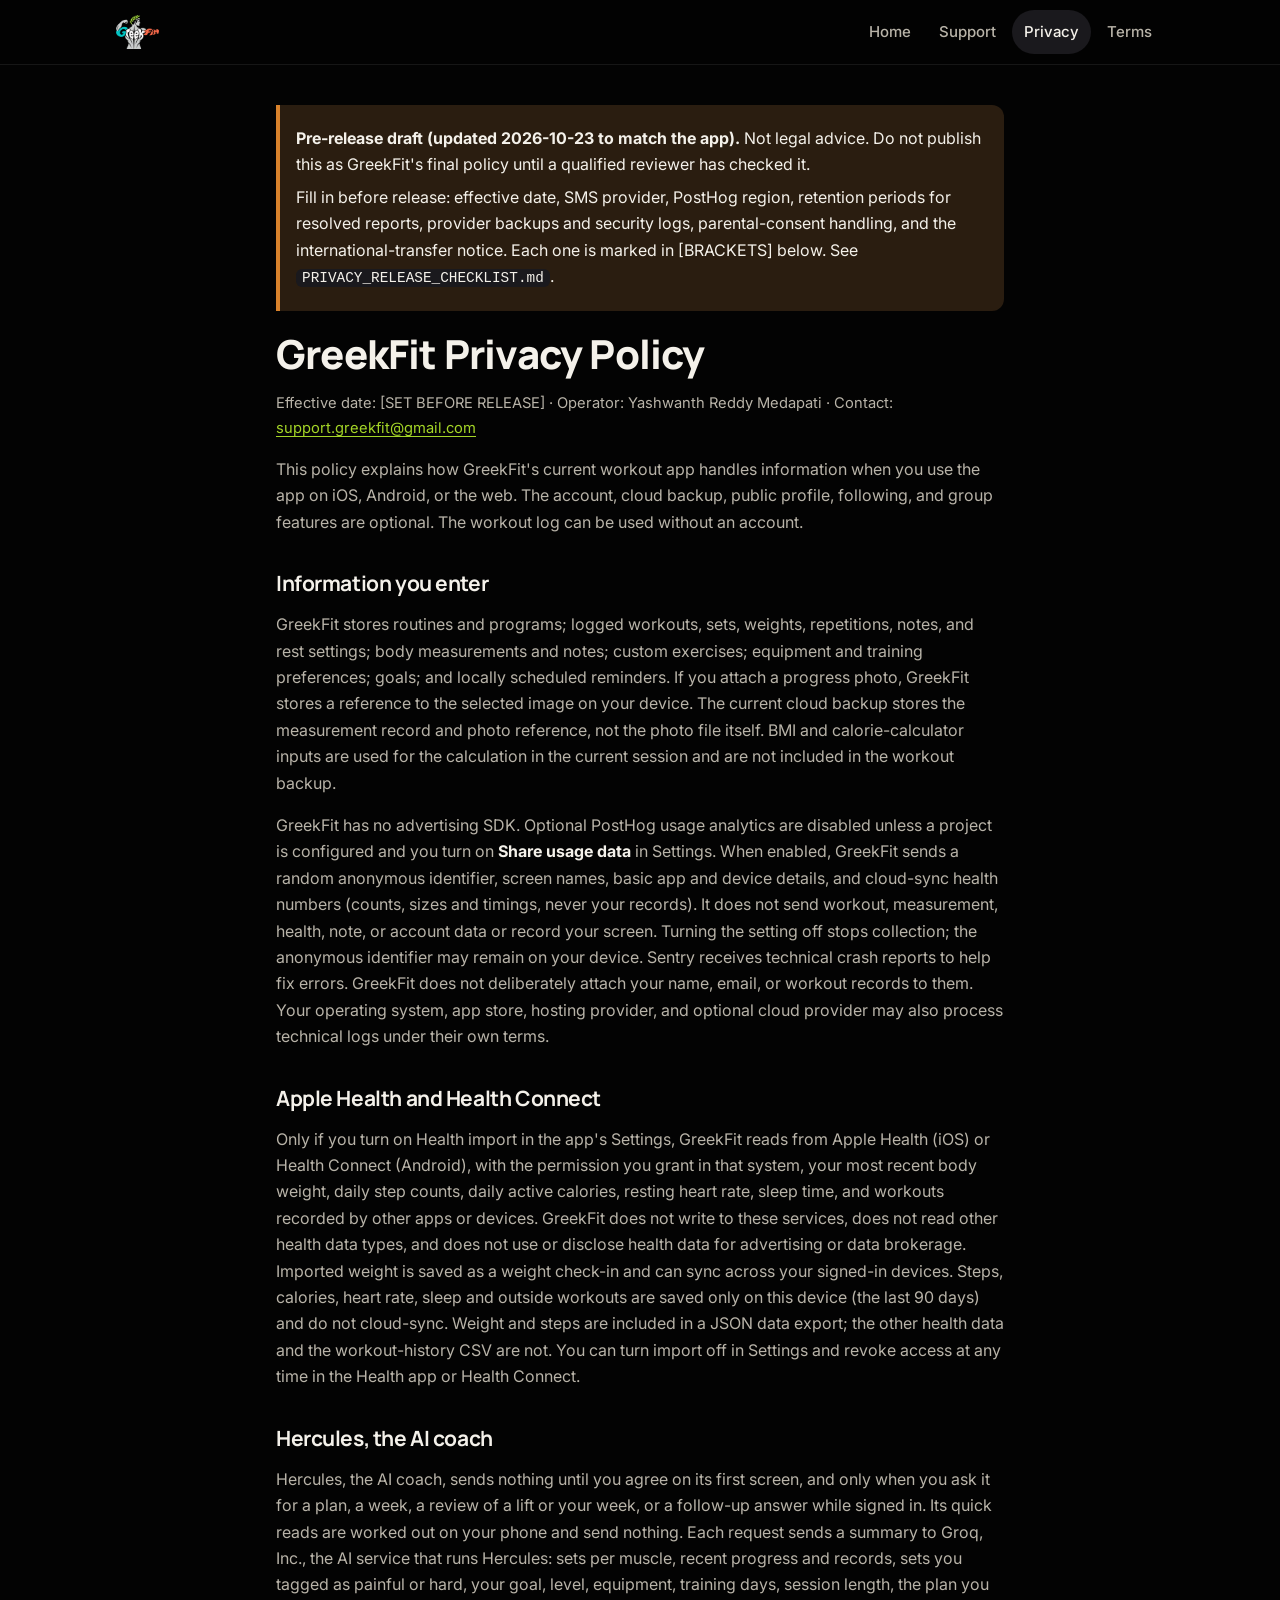
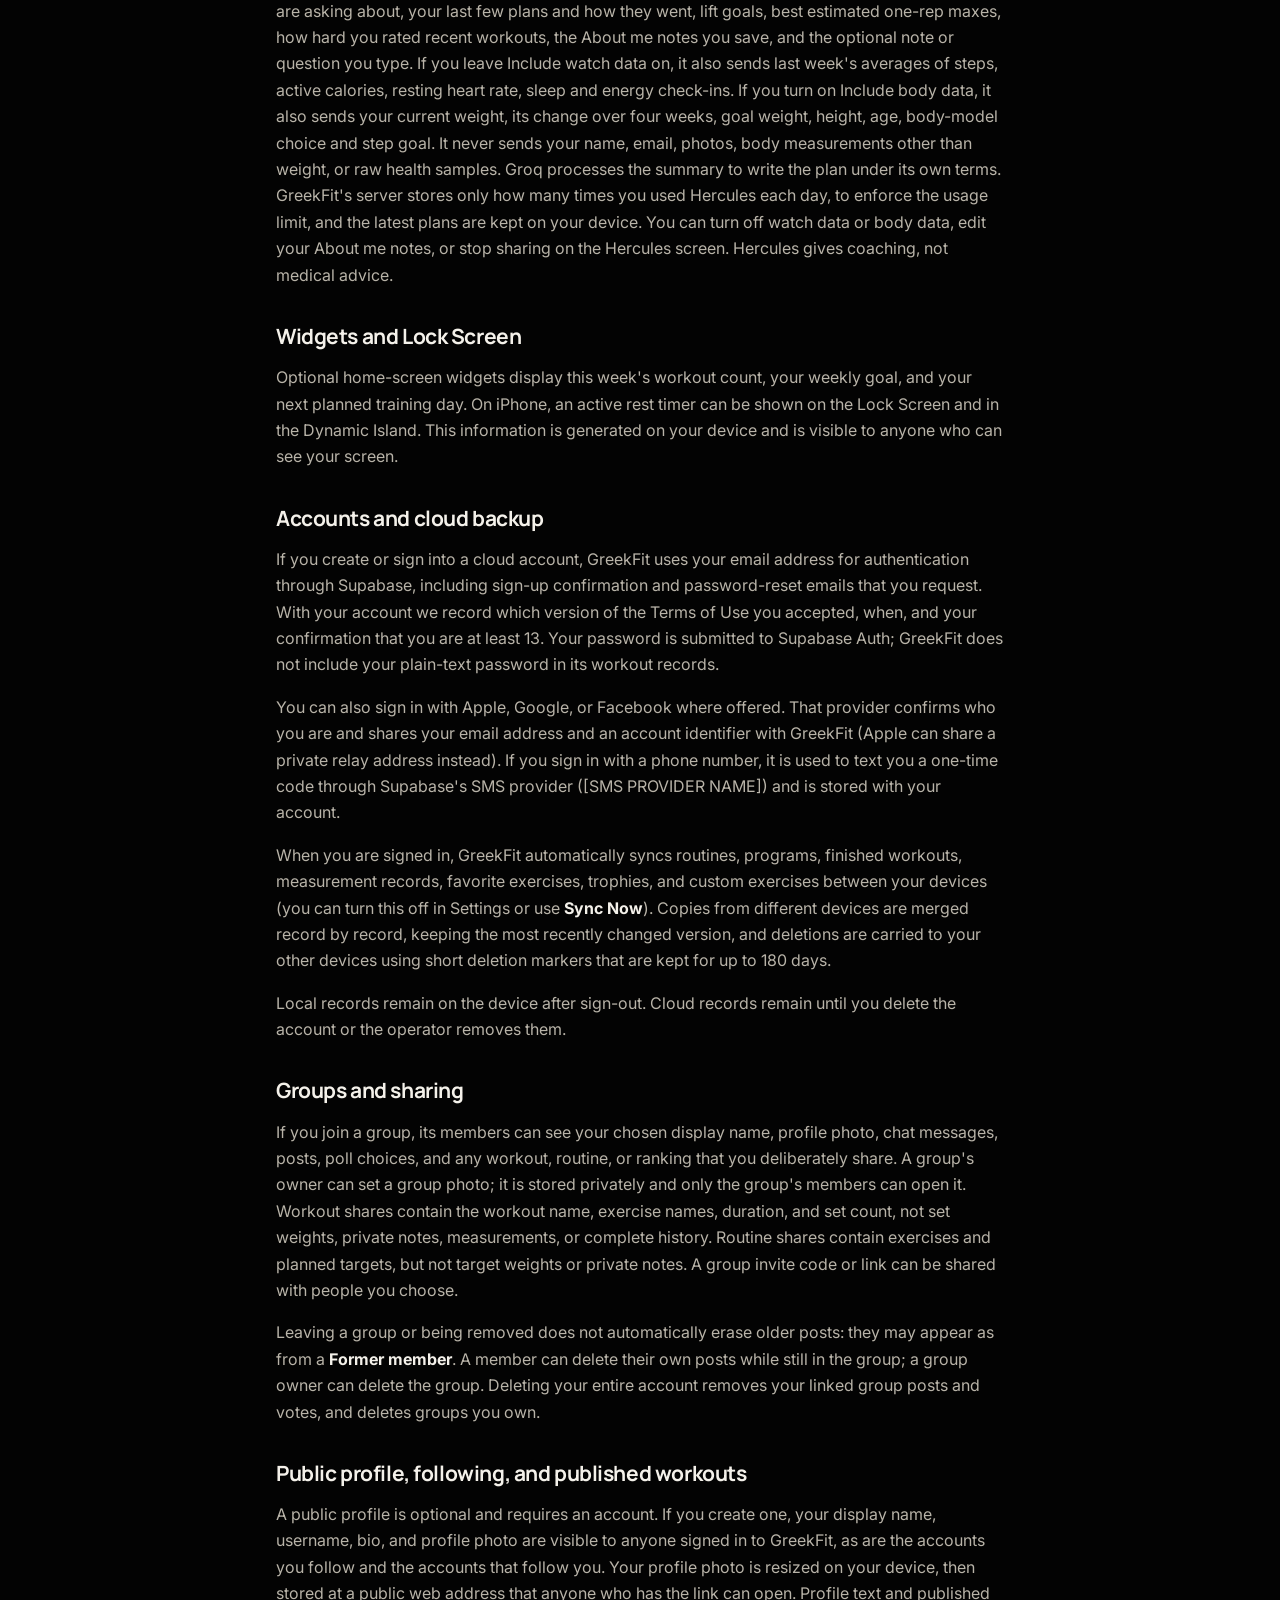
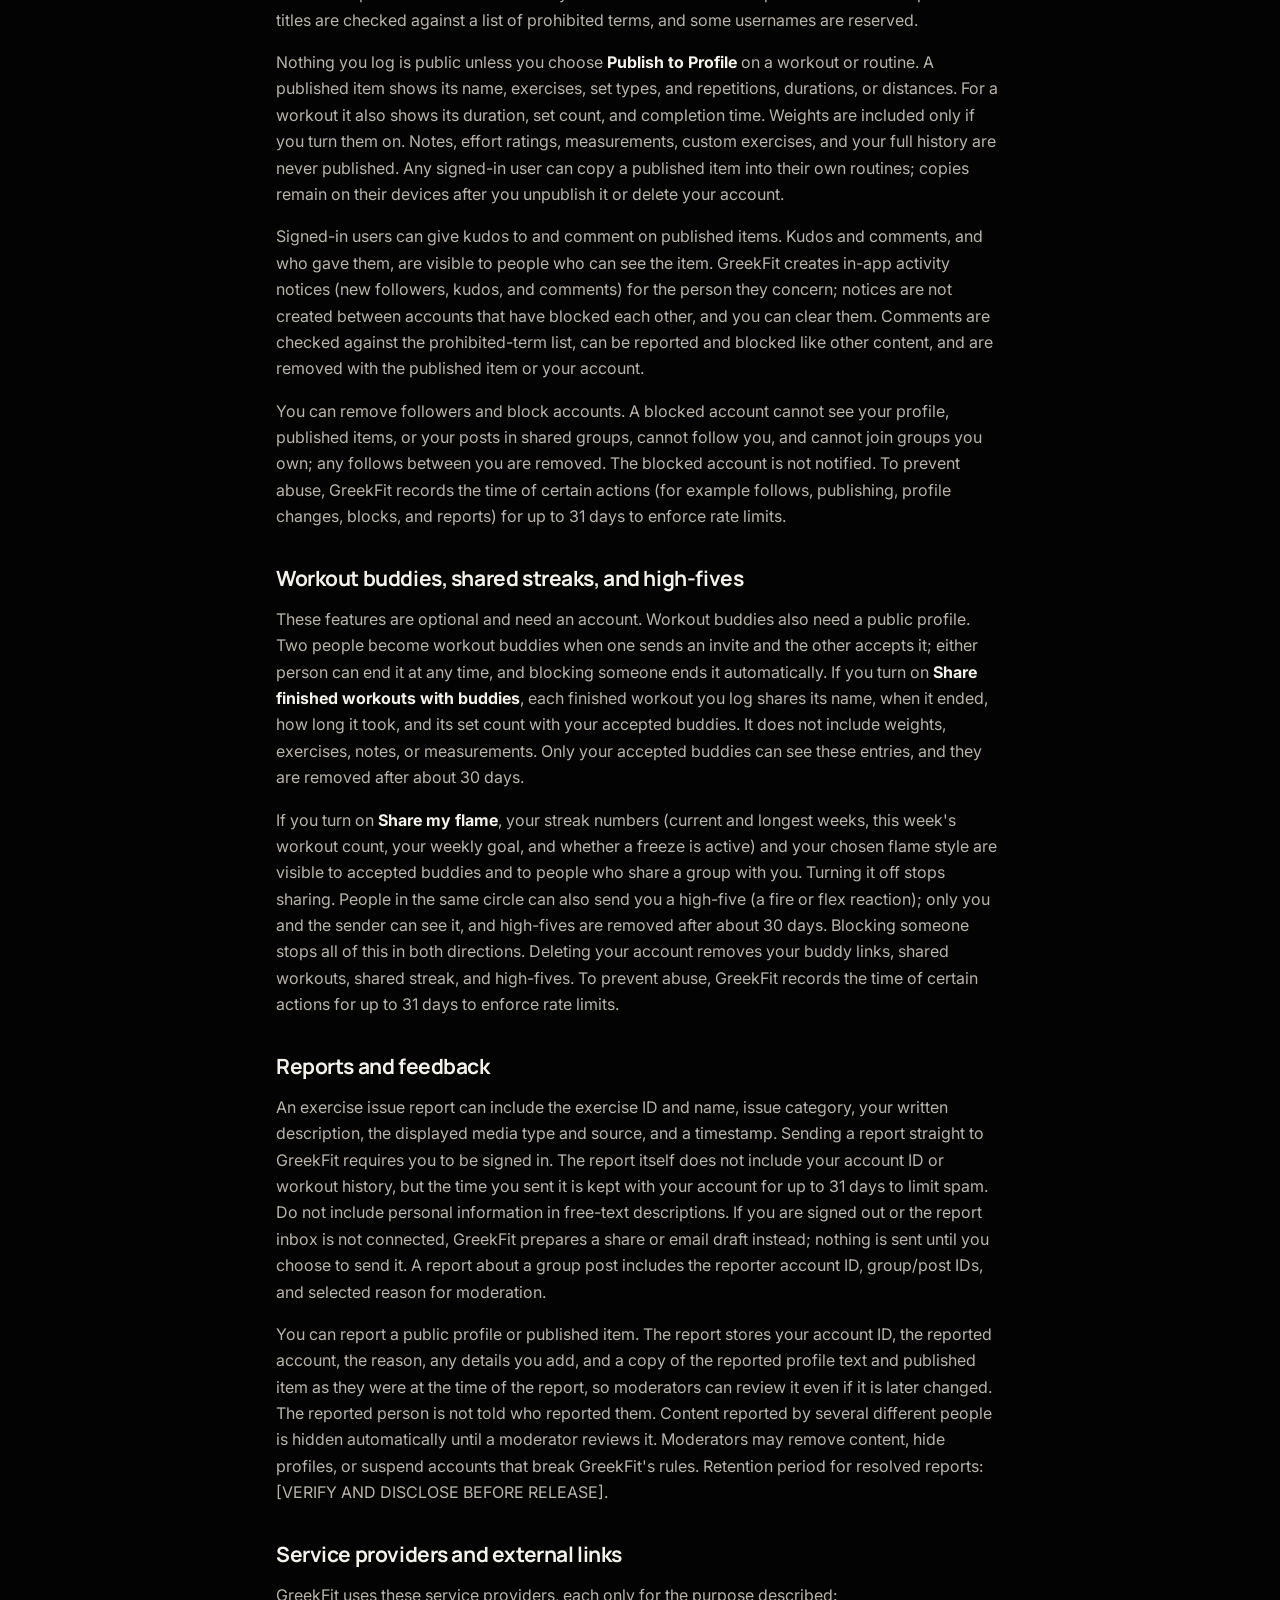
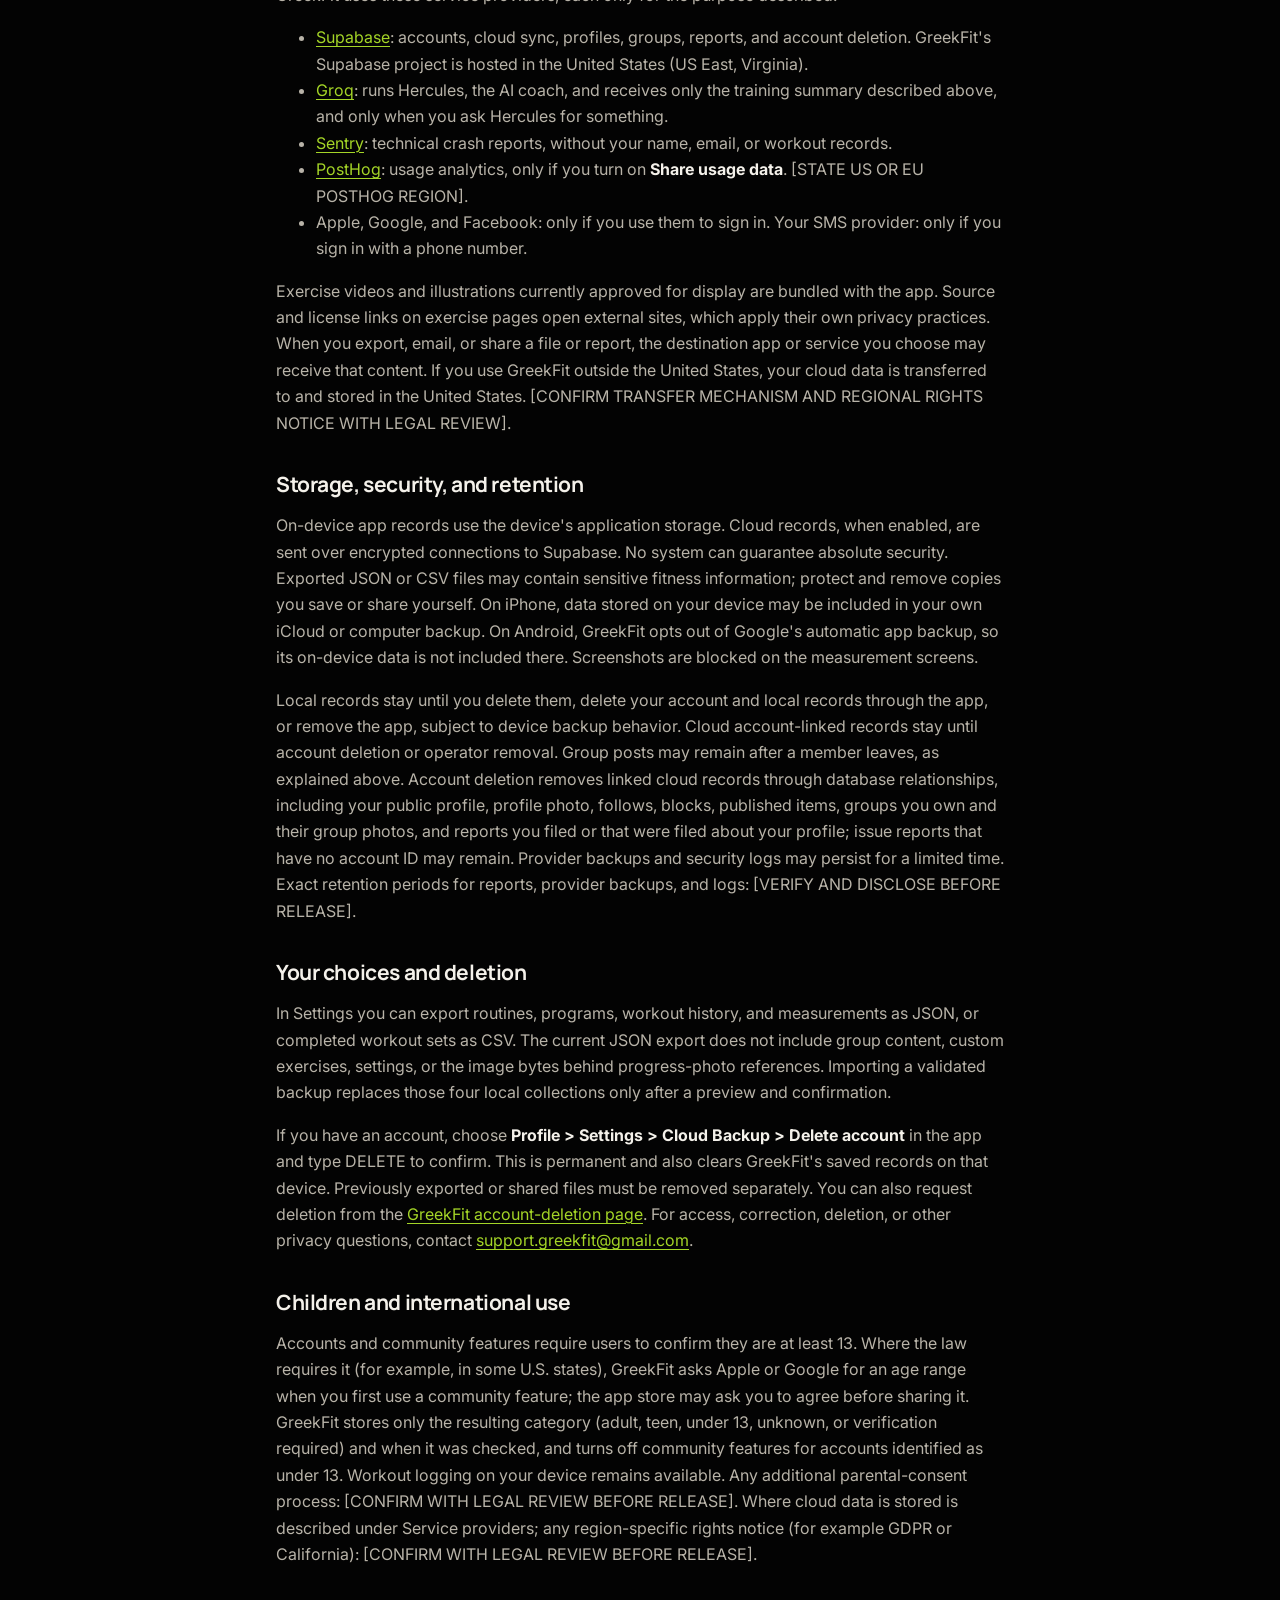
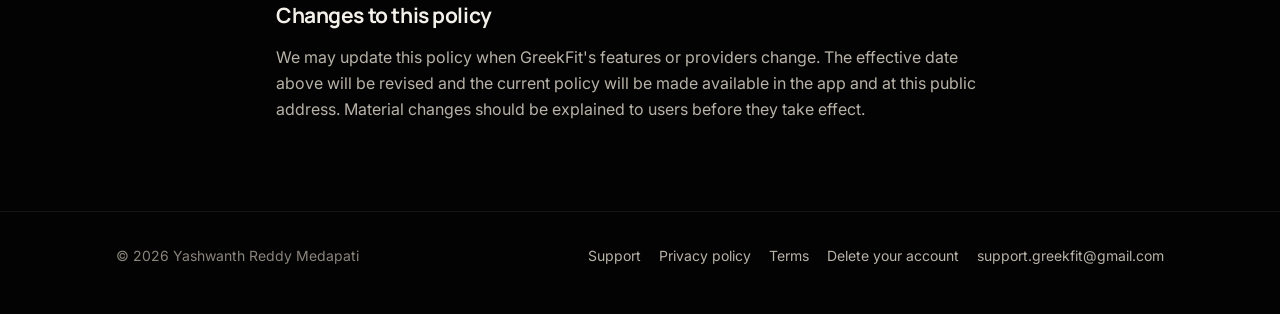
==== privacy-policy.html @ 01b486a8 "GreekFit website: home, support, privacy policy, terms, account deletion" ====
<!doctype html>
<html lang="en">
<head>
  <meta charset="utf-8">
  <meta name="viewport" content="width=device-width, initial-scale=1">
  <meta name="robots" content="noindex">
  <title>GreekFit Privacy Policy - Draft</title>
  <meta name="theme-color" content="#030303">
  <link rel="icon" type="image/png" href="images/favicon.png">
  <link rel="apple-touch-icon" href="images/apple-touch-icon.png">
  <link rel="preconnect" href="https://fonts.googleapis.com">
  <link rel="preconnect" href="https://fonts.gstatic.com" crossorigin>
  <link rel="stylesheet" href="https://fonts.googleapis.com/css2?family=Inter:wght@400;500;600;700&family=Manrope:wght@700;800&display=swap">
  <link rel="stylesheet" href="site.css">
</head>
<body>
<header class="site-header">
  <div class="wrap">
    <a class="brand" href="./"><img src="images/logo-mark.webp" alt="GreekFit home" width="43" height="34"></a>
    <nav class="nav" aria-label="Site">
      <a href="./">Home</a>
      <a href="support.html">Support</a>
      <a href="privacy-policy.html" aria-current="page">Privacy</a>
      <a href="terms.html">Terms</a>
    </nav>
  </div>
</header>
<main class="legal">
  <div class="wrap reading">
  <div class="notice">
    <p><strong>Pre-release draft (updated 2026-10-23 to match the app).</strong> Not legal advice. Do not publish this as GreekFit's final policy until a qualified reviewer has checked it.</p>
    <p>Fill in before release: effective date, SMS provider, PostHog region, retention periods for resolved reports, provider backups and security logs, parental-consent handling, and the international-transfer notice. Each one is marked in [BRACKETS] below. See <code>PRIVACY_RELEASE_CHECKLIST.md</code>.</p>
  </div>
  <h1>GreekFit Privacy Policy</h1>
  <p class="meta">Effective date: [SET BEFORE RELEASE] &middot; Operator: Yashwanth Reddy Medapati &middot; Contact: <a href="mailto:support.greekfit@gmail.com">support.greekfit@gmail.com</a></p>
  <p>This policy explains how GreekFit's current workout app handles information when you use the app on iOS, Android, or the web. The account, cloud backup, public profile, following, and group features are optional. The workout log can be used without an account.</p>

  <h2>Information you enter</h2>
  <p>GreekFit stores routines and programs; logged workouts, sets, weights, repetitions, notes, and rest settings; body measurements and notes; custom exercises; equipment and training preferences; goals; and locally scheduled reminders. If you attach a progress photo, GreekFit stores a reference to the selected image on your device. The current cloud backup stores the measurement record and photo reference, not the photo file itself. BMI and calorie-calculator inputs are used for the calculation in the current session and are not included in the workout backup.</p>
  <p>GreekFit has no advertising SDK. Optional PostHog usage analytics are disabled unless a project is configured and you turn on <strong>Share usage data</strong> in Settings. When enabled, GreekFit sends a random anonymous identifier, screen names, basic app and device details, and cloud-sync health numbers (counts, sizes and timings, never your records). It does not send workout, measurement, health, note, or account data or record your screen. Turning the setting off stops collection; the anonymous identifier may remain on your device. Sentry receives technical crash reports to help fix errors. GreekFit does not deliberately attach your name, email, or workout records to them. Your operating system, app store, hosting provider, and optional cloud provider may also process technical logs under their own terms.</p>

  <h2>Apple Health and Health Connect</h2>
  <p>Only if you turn on Health import in the app's Settings, GreekFit reads from Apple Health (iOS) or Health Connect (Android), with the permission you grant in that system, your most recent body weight, daily step counts, daily active calories, resting heart rate, sleep time, and workouts recorded by other apps or devices. GreekFit does not write to these services, does not read other health data types, and does not use or disclose health data for advertising or data brokerage. Imported weight is saved as a weight check-in and can sync across your signed-in devices. Steps, calories, heart rate, sleep and outside workouts are saved only on this device (the last 90 days) and do not cloud-sync. Weight and steps are included in a JSON data export; the other health data and the workout-history CSV are not. You can turn import off in Settings and revoke access at any time in the Health app or Health Connect.</p>

  <h2>Hercules, the AI coach</h2>
  <p>Hercules, the AI coach, sends nothing until you agree on its first screen, and only when you ask it for a plan, a week, a review of a lift or your week, or a follow-up answer while signed in. Its quick reads are worked out on your phone and send nothing. Each request sends a summary to Groq, Inc., the AI service that runs Hercules: sets per muscle, recent progress and records, sets you tagged as painful or hard, your goal, level, equipment, training days, session length, the plan you are asking about, your last few plans and how they went, lift goals, best estimated one-rep maxes, how hard you rated recent workouts, the About me notes you save, and the optional note or question you type. If you leave Include watch data on, it also sends last week's averages of steps, active calories, resting heart rate, sleep and energy check-ins. If you turn on Include body data, it also sends your current weight, its change over four weeks, goal weight, height, age, body-model choice and step goal. It never sends your name, email, photos, body measurements other than weight, or raw health samples. Groq processes the summary to write the plan under its own terms. GreekFit's server stores only how many times you used Hercules each day, to enforce the usage limit, and the latest plans are kept on your device. You can turn off watch data or body data, edit your About me notes, or stop sharing on the Hercules screen. Hercules gives coaching, not medical advice.</p>

  <h2>Widgets and Lock Screen</h2>
  <p>Optional home-screen widgets display this week's workout count, your weekly goal, and your next planned training day. On iPhone, an active rest timer can be shown on the Lock Screen and in the Dynamic Island. This information is generated on your device and is visible to anyone who can see your screen.</p>

  <h2>Accounts and cloud backup</h2>
  <p>If you create or sign into a cloud account, GreekFit uses your email address for authentication through Supabase, including sign-up confirmation and password-reset emails that you request. With your account we record which version of the Terms of Use you accepted, when, and your confirmation that you are at least 13. Your password is submitted to Supabase Auth; GreekFit does not include your plain-text password in its workout records.</p>
  <p>You can also sign in with Apple, Google, or Facebook where offered. That provider confirms who you are and shares your email address and an account identifier with GreekFit (Apple can share a private relay address instead). If you sign in with a phone number, it is used to text you a one-time code through Supabase's SMS provider ([SMS PROVIDER NAME]) and is stored with your account.</p>
  <p>When you are signed in, GreekFit automatically syncs routines, programs, finished workouts, measurement records, favorite exercises, trophies, and custom exercises between your devices (you can turn this off in Settings or use <strong>Sync Now</strong>). Copies from different devices are merged record by record, keeping the most recently changed version, and deletions are carried to your other devices using short deletion markers that are kept for up to 180 days.</p>
  <p>Local records remain on the device after sign-out. Cloud records remain until you delete the account or the operator removes them.</p>

  <h2>Groups and sharing</h2>
  <p>If you join a group, its members can see your chosen display name, profile photo, chat messages, posts, poll choices, and any workout, routine, or ranking that you deliberately share. A group's owner can set a group photo; it is stored privately and only the group's members can open it. Workout shares contain the workout name, exercise names, duration, and set count, not set weights, private notes, measurements, or complete history. Routine shares contain exercises and planned targets, but not target weights or private notes. A group invite code or link can be shared with people you choose.</p>
  <p>Leaving a group or being removed does not automatically erase older posts: they may appear as from a <strong>Former member</strong>. A member can delete their own posts while still in the group; a group owner can delete the group. Deleting your entire account removes your linked group posts and votes, and deletes groups you own.</p>

  <h2>Public profile, following, and published workouts</h2>
  <p>A public profile is optional and requires an account. If you create one, your display name, username, bio, and profile photo are visible to anyone signed in to GreekFit, as are the accounts you follow and the accounts that follow you. Your profile photo is resized on your device, then stored at a public web address that anyone who has the link can open. Profile text and published titles are checked against a list of prohibited terms, and some usernames are reserved.</p>
  <p>Nothing you log is public unless you choose <strong>Publish to Profile</strong> on a workout or routine. A published item shows its name, exercises, set types, and repetitions, durations, or distances. For a workout it also shows its duration, set count, and completion time. Weights are included only if you turn them on. Notes, effort ratings, measurements, custom exercises, and your full history are never published. Any signed-in user can copy a published item into their own routines; copies remain on their devices after you unpublish it or delete your account.</p>
  <p>Signed-in users can give kudos to and comment on published items. Kudos and comments, and who gave them, are visible to people who can see the item. GreekFit creates in-app activity notices (new followers, kudos, and comments) for the person they concern; notices are not created between accounts that have blocked each other, and you can clear them. Comments are checked against the prohibited-term list, can be reported and blocked like other content, and are removed with the published item or your account.</p>
  <p>You can remove followers and block accounts. A blocked account cannot see your profile, published items, or your posts in shared groups, cannot follow you, and cannot join groups you own; any follows between you are removed. The blocked account is not notified. To prevent abuse, GreekFit records the time of certain actions (for example follows, publishing, profile changes, blocks, and reports) for up to 31 days to enforce rate limits.</p>

  <h2>Workout buddies, shared streaks, and high-fives</h2>
  <p>These features are optional and need an account. Workout buddies also need a public profile. Two people become workout buddies when one sends an invite and the other accepts it; either person can end it at any time, and blocking someone ends it automatically. If you turn on <strong>Share finished workouts with buddies</strong>, each finished workout you log shares its name, when it ended, how long it took, and its set count with your accepted buddies. It does not include weights, exercises, notes, or measurements. Only your accepted buddies can see these entries, and they are removed after about 30 days.</p>
  <p>If you turn on <strong>Share my flame</strong>, your streak numbers (current and longest weeks, this week's workout count, your weekly goal, and whether a freeze is active) and your chosen flame style are visible to accepted buddies and to people who share a group with you. Turning it off stops sharing. People in the same circle can also send you a high-five (a fire or flex reaction); only you and the sender can see it, and high-fives are removed after about 30 days. Blocking someone stops all of this in both directions. Deleting your account removes your buddy links, shared workouts, shared streak, and high-fives. To prevent abuse, GreekFit records the time of certain actions for up to 31 days to enforce rate limits.</p>

  <h2>Reports and feedback</h2>
  <p>An exercise issue report can include the exercise ID and name, issue category, your written description, the displayed media type and source, and a timestamp. Sending a report straight to GreekFit requires you to be signed in. The report itself does not include your account ID or workout history, but the time you sent it is kept with your account for up to 31 days to limit spam. Do not include personal information in free-text descriptions. If you are signed out or the report inbox is not connected, GreekFit prepares a share or email draft instead; nothing is sent until you choose to send it. A report about a group post includes the reporter account ID, group/post IDs, and selected reason for moderation.</p>
  <p>You can report a public profile or published item. The report stores your account ID, the reported account, the reason, any details you add, and a copy of the reported profile text and published item as they were at the time of the report, so moderators can review it even if it is later changed. The reported person is not told who reported them. Content reported by several different people is hidden automatically until a moderator reviews it. Moderators may remove content, hide profiles, or suspend accounts that break GreekFit's rules. Retention period for resolved reports: [VERIFY AND DISCLOSE BEFORE RELEASE].</p>

  <h2>Service providers and external links</h2>
  <p>GreekFit uses these service providers, each only for the purpose described:</p>
  <ul>
    <li><a href="https://supabase.com/privacy">Supabase</a>: accounts, cloud sync, profiles, groups, reports, and account deletion. GreekFit's Supabase project is hosted in the United States (US East, Virginia).</li>
    <li><a href="https://groq.com/privacy-policy/">Groq</a>: runs Hercules, the AI coach, and receives only the training summary described above, and only when you ask Hercules for something.</li>
    <li><a href="https://sentry.io/privacy/">Sentry</a>: technical crash reports, without your name, email, or workout records.</li>
    <li><a href="https://posthog.com/privacy">PostHog</a>: usage analytics, only if you turn on <strong>Share usage data</strong>. [STATE US OR EU POSTHOG REGION].</li>
    <li>Apple, Google, and Facebook: only if you use them to sign in. Your SMS provider: only if you sign in with a phone number.</li>
  </ul>
  <p>Exercise videos and illustrations currently approved for display are bundled with the app. Source and license links on exercise pages open external sites, which apply their own privacy practices. When you export, email, or share a file or report, the destination app or service you choose may receive that content. If you use GreekFit outside the United States, your cloud data is transferred to and stored in the United States. [CONFIRM TRANSFER MECHANISM AND REGIONAL RIGHTS NOTICE WITH LEGAL REVIEW].</p>

  <h2>Storage, security, and retention</h2>
  <p>On-device app records use the device's application storage. Cloud records, when enabled, are sent over encrypted connections to Supabase. No system can guarantee absolute security. Exported JSON or CSV files may contain sensitive fitness information; protect and remove copies you save or share yourself. On iPhone, data stored on your device may be included in your own iCloud or computer backup. On Android, GreekFit opts out of Google's automatic app backup, so its on-device data is not included there. Screenshots are blocked on the measurement screens.</p>
  <p>Local records stay until you delete them, delete your account and local records through the app, or remove the app, subject to device backup behavior. Cloud account-linked records stay until account deletion or operator removal. Group posts may remain after a member leaves, as explained above. Account deletion removes linked cloud records through database relationships, including your public profile, profile photo, follows, blocks, published items, groups you own and their group photos, and reports you filed or that were filed about your profile; issue reports that have no account ID may remain. Provider backups and security logs may persist for a limited time. Exact retention periods for reports, provider backups, and logs: [VERIFY AND DISCLOSE BEFORE RELEASE].</p>

  <h2>Your choices and deletion</h2>
  <p>In Settings you can export routines, programs, workout history, and measurements as JSON, or completed workout sets as CSV. The current JSON export does not include group content, custom exercises, settings, or the image bytes behind progress-photo references. Importing a validated backup replaces those four local collections only after a preview and confirmation.</p>
  <p>If you have an account, choose <strong>Profile &gt; Settings &gt; Cloud Backup &gt; Delete account</strong> in the app and type DELETE to confirm. This is permanent and also clears GreekFit's saved records on that device. Previously exported or shared files must be removed separately. You can also request deletion from the <a href="delete-account.html">GreekFit account-deletion page</a>. For access, correction, deletion, or other privacy questions, contact <a href="mailto:support.greekfit@gmail.com">support.greekfit@gmail.com</a>.</p>

  <h2>Children and international use</h2>
  <p>Accounts and community features require users to confirm they are at least 13. Where the law requires it (for example, in some U.S. states), GreekFit asks Apple or Google for an age range when you first use a community feature; the app store may ask you to agree before sharing it. GreekFit stores only the resulting category (adult, teen, under 13, unknown, or verification required) and when it was checked, and turns off community features for accounts identified as under 13. Workout logging on your device remains available. Any additional parental-consent process: [CONFIRM WITH LEGAL REVIEW BEFORE RELEASE]. Where cloud data is stored is described under Service providers; any region-specific rights notice (for example GDPR or California): [CONFIRM WITH LEGAL REVIEW BEFORE RELEASE].</p>

  <h2>Changes to this policy</h2>
  <p>We may update this policy when GreekFit's features or providers change. The effective date above will be revised and the current policy will be made available in the app and at this public address. Material changes should be explained to users before they take effect.</p>
  </div>
</main>
<footer class="site-footer">
  <div class="wrap">
    <span>© 2026 Yashwanth Reddy Medapati</span>
    <nav aria-label="Footer">
      <a href="support.html">Support</a>
      <a href="privacy-policy.html">Privacy policy</a>
      <a href="terms.html">Terms</a>
      <a href="delete-account.html">Delete your account</a>
      <a href="mailto:support.greekfit@gmail.com">support.greekfit@gmail.com</a>
    </nav>
  </div>
</footer>
</body>
</html>
---- site.css ----
/* GreekFit's website. Colours and type follow DESIGN.md: basalt ground, lime for actions, gold only for
   earned things, Manrope for headings and numbers, Inter for reading. */
:root {
  color-scheme: dark;
  --bg: #030303;
  --surface: #121114;
  --surface-raised: #1a191d;
  --edge: rgba(232, 193, 90, 0.18);
  --border: rgba(255, 255, 255, 0.08);
  --text: #f4f1ea;
  --text-2: #b8b3a8;
  --text-3: #8a857c;
  --lime: #a4d527;
  --on-lime: #0e0d13;
  --gold: #e8c15a;
  --teal: #00c8c8;
  --notice: #2a1d10;
  --notice-edge: #d9822b;
  --radius: 20px;
  --gutter: 16px;
}

* { box-sizing: border-box; }
html { -webkit-text-size-adjust: 100%; }
body {
  margin: 0;
  background: var(--bg);
  color: var(--text);
  font: 16px/1.65 Inter, system-ui, -apple-system, "Segoe UI", sans-serif;
  overflow-x: hidden;
}
img { max-width: 100%; display: block; }
a { color: var(--lime); text-underline-offset: 3px; }
a:hover { text-decoration-thickness: 2px; }
:focus-visible { outline: 2px solid var(--lime); outline-offset: 3px; border-radius: 6px; }

h1, h2, h3 { font-family: Manrope, Inter, system-ui, sans-serif; line-height: 1.15; letter-spacing: -0.02em; margin: 0; }

.wrap { width: 100%; max-width: 1080px; margin: 0 auto; padding: 0 var(--gutter); }
.reading { max-width: 760px; }

/* Header */
.site-header { border-bottom: 1px solid var(--border); background: rgba(3, 3, 3, 0.9); position: sticky; top: 0; z-index: 10; backdrop-filter: blur(8px); }
.site-header .wrap { display: flex; align-items: center; justify-content: space-between; gap: 16px; min-height: 64px; }
.brand { display: flex; align-items: center; gap: 10px; text-decoration: none; }
.brand img { height: 34px; width: auto; }
.nav { display: flex; gap: 4px; flex-wrap: wrap; justify-content: flex-end; }
.nav a { color: var(--text-2); text-decoration: none; font-weight: 500; font-size: 15px; padding: 10px 12px; border-radius: 999px; min-height: 44px; display: inline-flex; align-items: center; }
.nav a:hover, .nav a[aria-current="page"] { color: var(--text); background: var(--surface-raised); }

/* Home */
.hero { padding: 72px 0 56px; text-align: center; position: relative; overflow: hidden; }
.hero::before {
  content: ""; position: absolute; inset: -40% -20% auto; height: 120%;
  background: radial-gradient(closest-side, rgba(164, 213, 39, 0.12), transparent 70%);
  pointer-events: none;
}
.hero .wordmark { width: min(420px, 82%); margin: 0 auto 28px; position: relative; }
.hero h1 { font-size: clamp(34px, 7vw, 60px); font-weight: 800; position: relative; }
.hero p { color: var(--text-2); font-size: clamp(17px, 2.4vw, 20px); max-width: 620px; margin: 18px auto 0; position: relative; }
.launch { display: inline-flex; align-items: center; gap: 10px; margin-top: 30px; padding: 12px 20px; border-radius: 999px; background: var(--surface-raised); border: 1px solid var(--border); color: var(--text-2); font-weight: 500; position: relative; }
.launch .dot { width: 8px; height: 8px; border-radius: 50%; background: var(--lime); box-shadow: 0 0 10px var(--lime); }

.section { padding: 56px 0; }
.section-title { font-size: clamp(26px, 4vw, 36px); font-weight: 800; margin-bottom: 10px; }
.section-lead { color: var(--text-2); margin: 0 0 32px; max-width: 640px; }

.features { display: grid; grid-template-columns: repeat(auto-fit, minmax(260px, 1fr)); gap: 16px; }
.card {
  background: var(--surface); border: 1px solid var(--border); border-top-color: var(--edge);
  border-radius: var(--radius); padding: 24px;
}
.card h3 { font-size: 19px; font-weight: 700; margin-bottom: 8px; }
.card p { margin: 0; color: var(--text-2); }
.card .icon { width: 40px; height: 40px; border-radius: 12px; background: rgba(164, 213, 39, 0.12); color: var(--lime); display: grid; place-items: center; margin-bottom: 16px; }
.card .icon svg { width: 22px; height: 22px; }

.coins { display: flex; justify-content: center; gap: clamp(6px, 2vw, 18px); flex-wrap: wrap; margin-bottom: 28px; }
.coins img { width: clamp(52px, 15vw, 104px); height: auto; filter: drop-shadow(0 8px 18px rgba(0, 0, 0, 0.6)); }
.center { text-align: center; }
.center .section-lead { margin-left: auto; margin-right: auto; }

/* Support */
.faq { display: grid; gap: 12px; }
.faq details { background: var(--surface); border: 1px solid var(--border); border-radius: 16px; padding: 0 20px; }
.faq summary { cursor: pointer; font-weight: 600; padding: 18px 0; min-height: 44px; list-style: none; display: flex; justify-content: space-between; gap: 12px; }
.faq summary::-webkit-details-marker { display: none; }
.faq summary::after { content: "+"; color: var(--lime); font-size: 22px; line-height: 1; }
.faq details[open] summary::after { content: "–"; }
.faq details p { margin: 0 0 18px; color: var(--text-2); }
.contact-card { display: flex; flex-wrap: wrap; align-items: center; justify-content: space-between; gap: 16px; }
.button {
  display: inline-flex; align-items: center; justify-content: center; min-height: 48px; padding: 0 22px;
  background: var(--lime); color: var(--on-lime); border-radius: 999px; font-weight: 700; text-decoration: none;
}
.button:hover { filter: brightness(1.08); }

/* Legal pages */
.legal { padding: 40px 0 72px; }
.legal h1 { font-size: clamp(28px, 5vw, 40px); font-weight: 800; margin: 12px 0 8px; }
.legal h2 { font-size: 21px; font-weight: 700; margin: 36px 0 10px; }
.legal p, .legal li { color: var(--text-2); }
.legal strong { color: var(--text); }
.legal code { font-size: 0.9em; background: var(--surface-raised); padding: 1px 6px; border-radius: 6px; }
.meta { color: var(--text-3); font-size: 0.92rem; }
.notice { padding: 14px 16px; border-left: 4px solid var(--notice-edge); background: var(--notice); border-radius: 0 12px 12px 0; margin: 0 0 20px; }
.notice p { margin: 6px 0; color: var(--text); }

/* Footer */
.site-footer { border-top: 1px solid var(--border); padding: 32px 0 48px; color: var(--text-3); font-size: 14px; }
.site-footer .wrap { display: flex; flex-wrap: wrap; justify-content: space-between; gap: 16px; }
.site-footer nav { display: flex; flex-wrap: wrap; gap: 6px 18px; }
.site-footer a { color: var(--text-2); text-decoration: none; }
.site-footer a:hover { color: var(--text); text-decoration: underline; }

@media (max-width: 560px) {
  .site-header .wrap { flex-direction: column; align-items: flex-start; padding-top: 10px; padding-bottom: 6px; gap: 4px; }
  .nav { justify-content: flex-start; margin-left: -12px; }
  .hero { padding: 48px 0 40px; }
  .section { padding: 40px 0; }
}
@media (prefers-reduced-motion: no-preference) {
  .launch .dot { animation: pulse 2.4s ease-in-out infinite; }
  @keyframes pulse { 50% { opacity: 0.4; } }
}
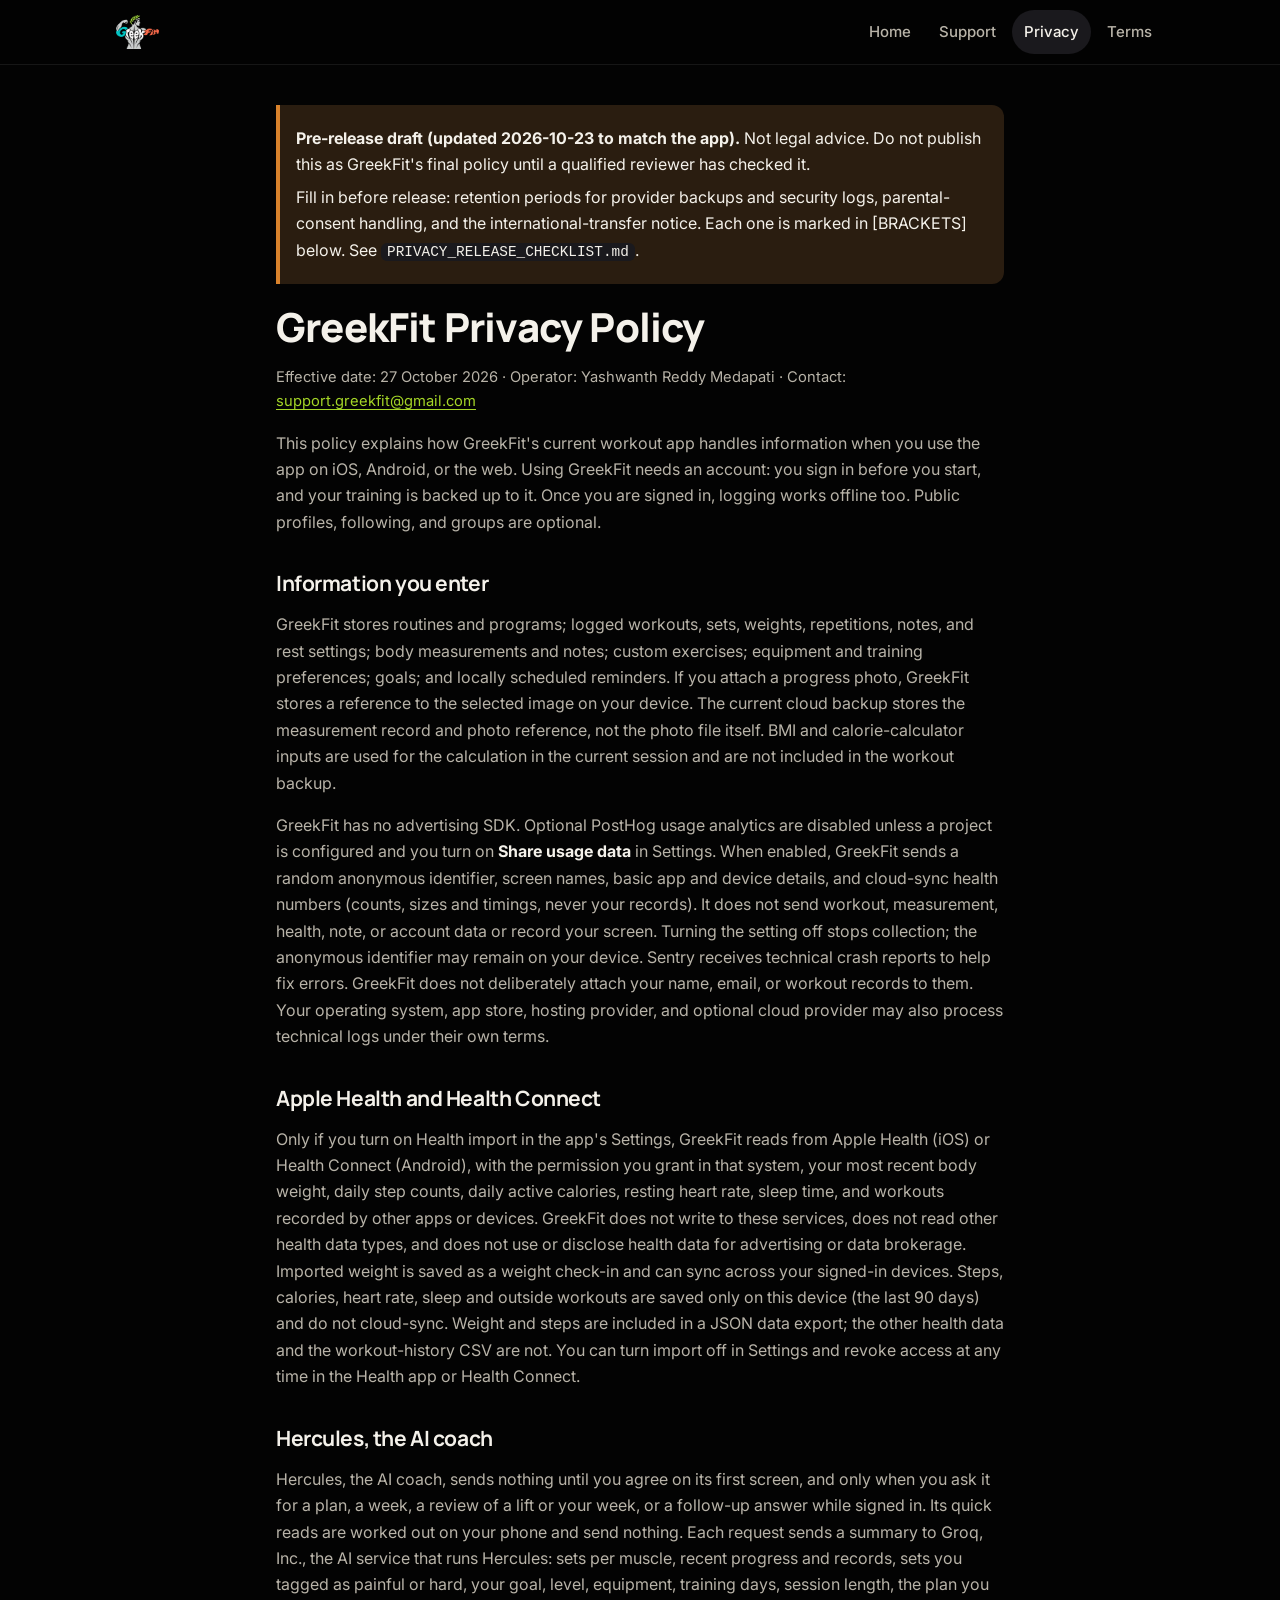
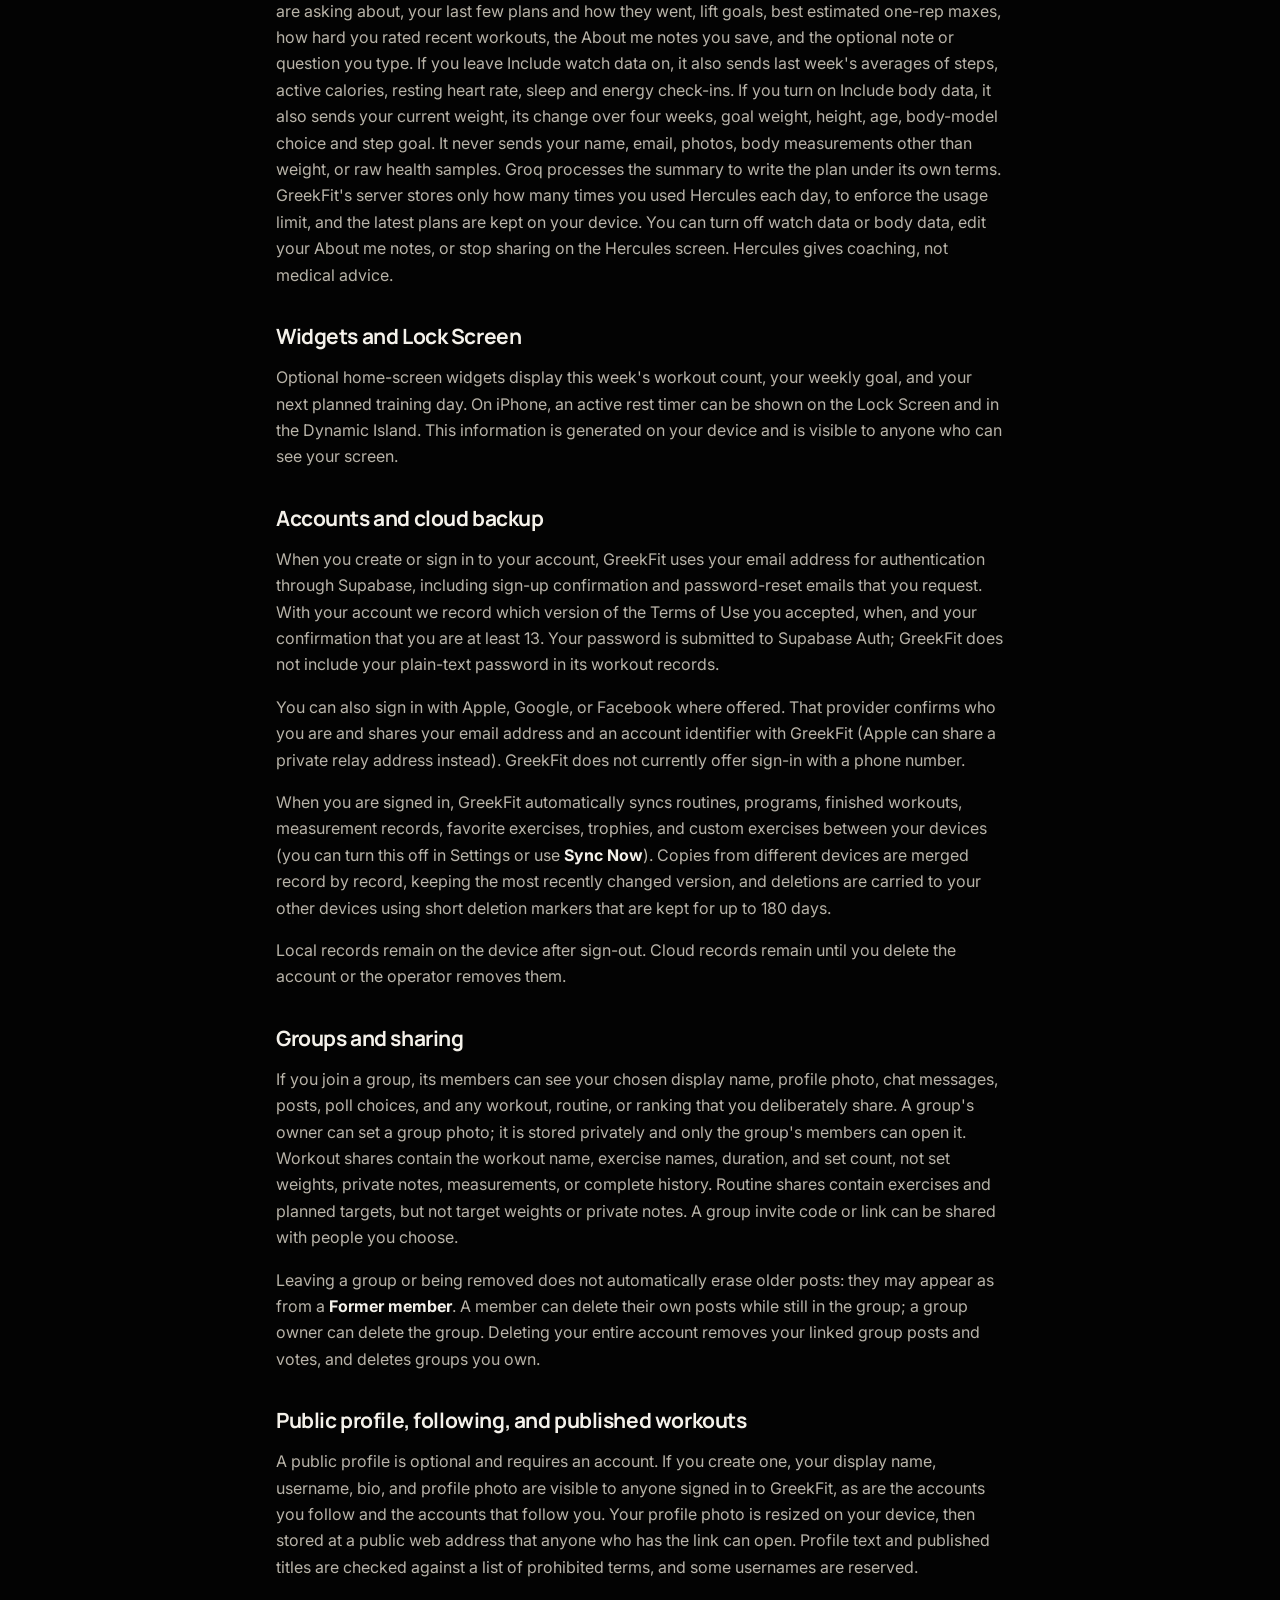
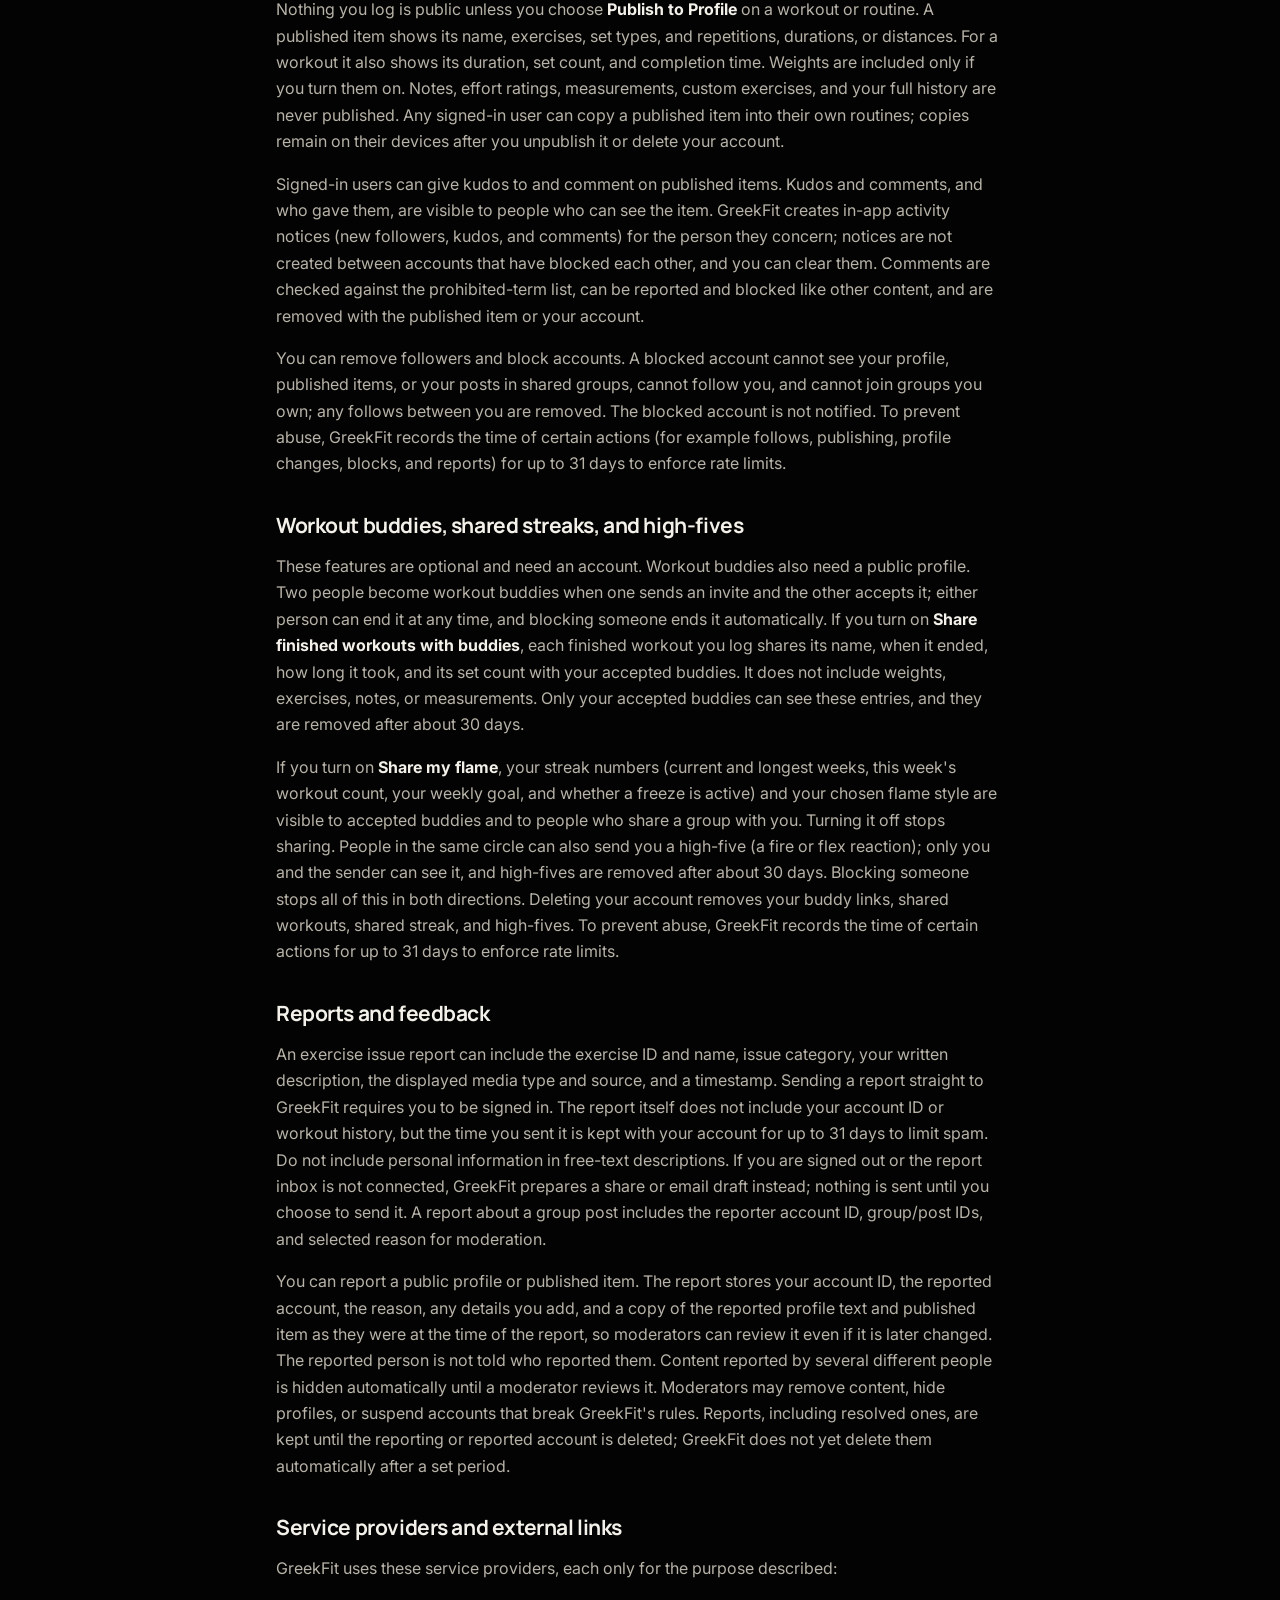
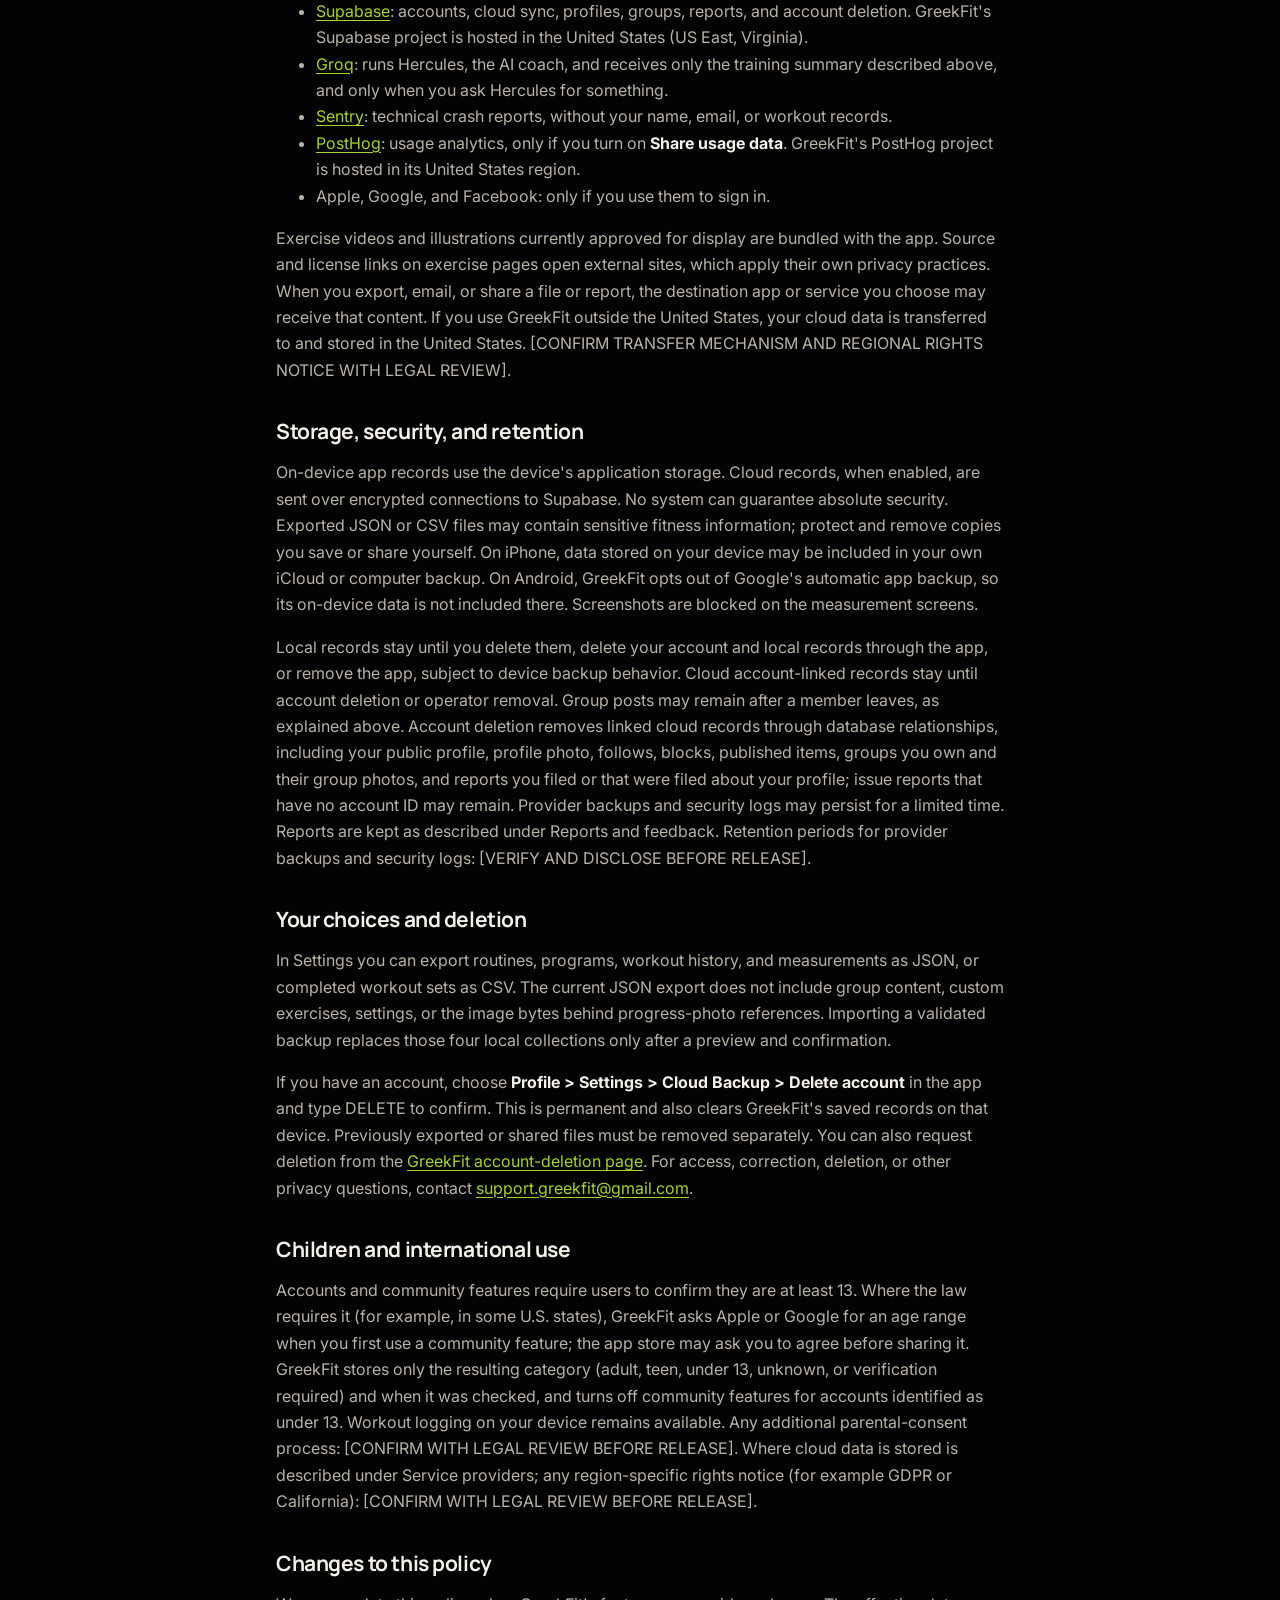
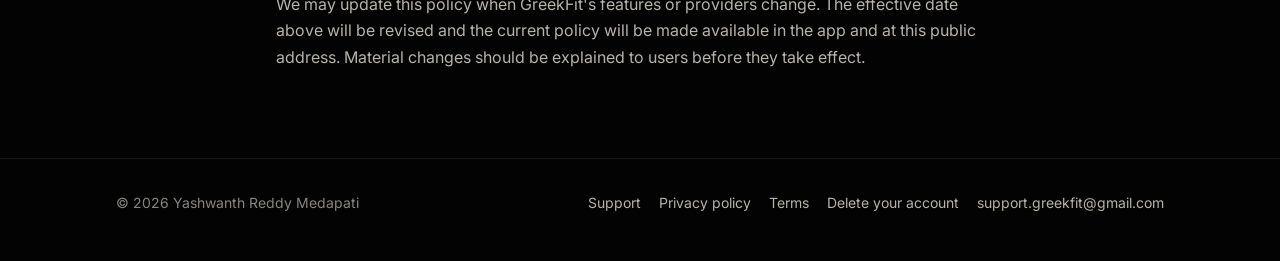
==== commit 2bf77c53: "Publish website from GreekFit bfc6a22" ====
--- a/privacy-policy.html
+++ b/privacy-policy.html
@@ -29,11 +29,11 @@
   <div class="wrap reading">
   <div class="notice">
     <p><strong>Pre-release draft (updated 2026-10-23 to match the app).</strong> Not legal advice. Do not publish this as GreekFit's final policy until a qualified reviewer has checked it.</p>
-    <p>Fill in before release: effective date, SMS provider, PostHog region, retention periods for resolved reports, provider backups and security logs, parental-consent handling, and the international-transfer notice. Each one is marked in [BRACKETS] below. See <code>PRIVACY_RELEASE_CHECKLIST.md</code>.</p>
+    <p>Fill in before release: retention periods for provider backups and security logs, parental-consent handling, and the international-transfer notice. Each one is marked in [BRACKETS] below. See <code>PRIVACY_RELEASE_CHECKLIST.md</code>.</p>
   </div>
   <h1>GreekFit Privacy Policy</h1>
-  <p class="meta">Effective date: [SET BEFORE RELEASE] &middot; Operator: Yashwanth Reddy Medapati &middot; Contact: <a href="mailto:support.greekfit@gmail.com">support.greekfit@gmail.com</a></p>
-  <p>This policy explains how GreekFit's current workout app handles information when you use the app on iOS, Android, or the web. The account, cloud backup, public profile, following, and group features are optional. The workout log can be used without an account.</p>
+  <p class="meta">Effective date: 27 October 2026 &middot; Operator: Yashwanth Reddy Medapati &middot; Contact: <a href="mailto:support.greekfit@gmail.com">support.greekfit@gmail.com</a></p>
+  <p>This policy explains how GreekFit's current workout app handles information when you use the app on iOS, Android, or the web. Using GreekFit needs an account: you sign in before you start, and your training is backed up to it. Once you are signed in, logging works offline too. Public profiles, following, and groups are optional.</p>
 
   <h2>Information you enter</h2>
   <p>GreekFit stores routines and programs; logged workouts, sets, weights, repetitions, notes, and rest settings; body measurements and notes; custom exercises; equipment and training preferences; goals; and locally scheduled reminders. If you attach a progress photo, GreekFit stores a reference to the selected image on your device. The current cloud backup stores the measurement record and photo reference, not the photo file itself. BMI and calorie-calculator inputs are used for the calculation in the current session and are not included in the workout backup.</p>
@@ -49,8 +49,8 @@
   <p>Optional home-screen widgets display this week's workout count, your weekly goal, and your next planned training day. On iPhone, an active rest timer can be shown on the Lock Screen and in the Dynamic Island. This information is generated on your device and is visible to anyone who can see your screen.</p>
 
   <h2>Accounts and cloud backup</h2>
-  <p>If you create or sign into a cloud account, GreekFit uses your email address for authentication through Supabase, including sign-up confirmation and password-reset emails that you request. With your account we record which version of the Terms of Use you accepted, when, and your confirmation that you are at least 13. Your password is submitted to Supabase Auth; GreekFit does not include your plain-text password in its workout records.</p>
-  <p>You can also sign in with Apple, Google, or Facebook where offered. That provider confirms who you are and shares your email address and an account identifier with GreekFit (Apple can share a private relay address instead). If you sign in with a phone number, it is used to text you a one-time code through Supabase's SMS provider ([SMS PROVIDER NAME]) and is stored with your account.</p>
+  <p>When you create or sign in to your account, GreekFit uses your email address for authentication through Supabase, including sign-up confirmation and password-reset emails that you request. With your account we record which version of the Terms of Use you accepted, when, and your confirmation that you are at least 13. Your password is submitted to Supabase Auth; GreekFit does not include your plain-text password in its workout records.</p>
+  <p>You can also sign in with Apple, Google, or Facebook where offered. That provider confirms who you are and shares your email address and an account identifier with GreekFit (Apple can share a private relay address instead). GreekFit does not currently offer sign-in with a phone number.</p>
   <p>When you are signed in, GreekFit automatically syncs routines, programs, finished workouts, measurement records, favorite exercises, trophies, and custom exercises between your devices (you can turn this off in Settings or use <strong>Sync Now</strong>). Copies from different devices are merged record by record, keeping the most recently changed version, and deletions are carried to your other devices using short deletion markers that are kept for up to 180 days.</p>
   <p>Local records remain on the device after sign-out. Cloud records remain until you delete the account or the operator removes them.</p>
 
@@ -70,7 +70,7 @@
 
   <h2>Reports and feedback</h2>
   <p>An exercise issue report can include the exercise ID and name, issue category, your written description, the displayed media type and source, and a timestamp. Sending a report straight to GreekFit requires you to be signed in. The report itself does not include your account ID or workout history, but the time you sent it is kept with your account for up to 31 days to limit spam. Do not include personal information in free-text descriptions. If you are signed out or the report inbox is not connected, GreekFit prepares a share or email draft instead; nothing is sent until you choose to send it. A report about a group post includes the reporter account ID, group/post IDs, and selected reason for moderation.</p>
-  <p>You can report a public profile or published item. The report stores your account ID, the reported account, the reason, any details you add, and a copy of the reported profile text and published item as they were at the time of the report, so moderators can review it even if it is later changed. The reported person is not told who reported them. Content reported by several different people is hidden automatically until a moderator reviews it. Moderators may remove content, hide profiles, or suspend accounts that break GreekFit's rules. Retention period for resolved reports: [VERIFY AND DISCLOSE BEFORE RELEASE].</p>
+  <p>You can report a public profile or published item. The report stores your account ID, the reported account, the reason, any details you add, and a copy of the reported profile text and published item as they were at the time of the report, so moderators can review it even if it is later changed. The reported person is not told who reported them. Content reported by several different people is hidden automatically until a moderator reviews it. Moderators may remove content, hide profiles, or suspend accounts that break GreekFit's rules. Reports, including resolved ones, are kept until the reporting or reported account is deleted; GreekFit does not yet delete them automatically after a set period.</p>
 
   <h2>Service providers and external links</h2>
   <p>GreekFit uses these service providers, each only for the purpose described:</p>
@@ -78,14 +78,14 @@
     <li><a href="https://supabase.com/privacy">Supabase</a>: accounts, cloud sync, profiles, groups, reports, and account deletion. GreekFit's Supabase project is hosted in the United States (US East, Virginia).</li>
     <li><a href="https://groq.com/privacy-policy/">Groq</a>: runs Hercules, the AI coach, and receives only the training summary described above, and only when you ask Hercules for something.</li>
     <li><a href="https://sentry.io/privacy/">Sentry</a>: technical crash reports, without your name, email, or workout records.</li>
-    <li><a href="https://posthog.com/privacy">PostHog</a>: usage analytics, only if you turn on <strong>Share usage data</strong>. [STATE US OR EU POSTHOG REGION].</li>
-    <li>Apple, Google, and Facebook: only if you use them to sign in. Your SMS provider: only if you sign in with a phone number.</li>
+    <li><a href="https://posthog.com/privacy">PostHog</a>: usage analytics, only if you turn on <strong>Share usage data</strong>. GreekFit's PostHog project is hosted in its United States region.</li>
+    <li>Apple, Google, and Facebook: only if you use them to sign in.</li>
   </ul>
   <p>Exercise videos and illustrations currently approved for display are bundled with the app. Source and license links on exercise pages open external sites, which apply their own privacy practices. When you export, email, or share a file or report, the destination app or service you choose may receive that content. If you use GreekFit outside the United States, your cloud data is transferred to and stored in the United States. [CONFIRM TRANSFER MECHANISM AND REGIONAL RIGHTS NOTICE WITH LEGAL REVIEW].</p>
 
   <h2>Storage, security, and retention</h2>
   <p>On-device app records use the device's application storage. Cloud records, when enabled, are sent over encrypted connections to Supabase. No system can guarantee absolute security. Exported JSON or CSV files may contain sensitive fitness information; protect and remove copies you save or share yourself. On iPhone, data stored on your device may be included in your own iCloud or computer backup. On Android, GreekFit opts out of Google's automatic app backup, so its on-device data is not included there. Screenshots are blocked on the measurement screens.</p>
-  <p>Local records stay until you delete them, delete your account and local records through the app, or remove the app, subject to device backup behavior. Cloud account-linked records stay until account deletion or operator removal. Group posts may remain after a member leaves, as explained above. Account deletion removes linked cloud records through database relationships, including your public profile, profile photo, follows, blocks, published items, groups you own and their group photos, and reports you filed or that were filed about your profile; issue reports that have no account ID may remain. Provider backups and security logs may persist for a limited time. Exact retention periods for reports, provider backups, and logs: [VERIFY AND DISCLOSE BEFORE RELEASE].</p>
+  <p>Local records stay until you delete them, delete your account and local records through the app, or remove the app, subject to device backup behavior. Cloud account-linked records stay until account deletion or operator removal. Group posts may remain after a member leaves, as explained above. Account deletion removes linked cloud records through database relationships, including your public profile, profile photo, follows, blocks, published items, groups you own and their group photos, and reports you filed or that were filed about your profile; issue reports that have no account ID may remain. Provider backups and security logs may persist for a limited time. Reports are kept as described under Reports and feedback. Retention periods for provider backups and security logs: [VERIFY AND DISCLOSE BEFORE RELEASE].</p>
 
   <h2>Your choices and deletion</h2>
   <p>In Settings you can export routines, programs, workout history, and measurements as JSON, or completed workout sets as CSV. The current JSON export does not include group content, custom exercises, settings, or the image bytes behind progress-photo references. Importing a validated backup replaces those four local collections only after a preview and confirmation.</p>
